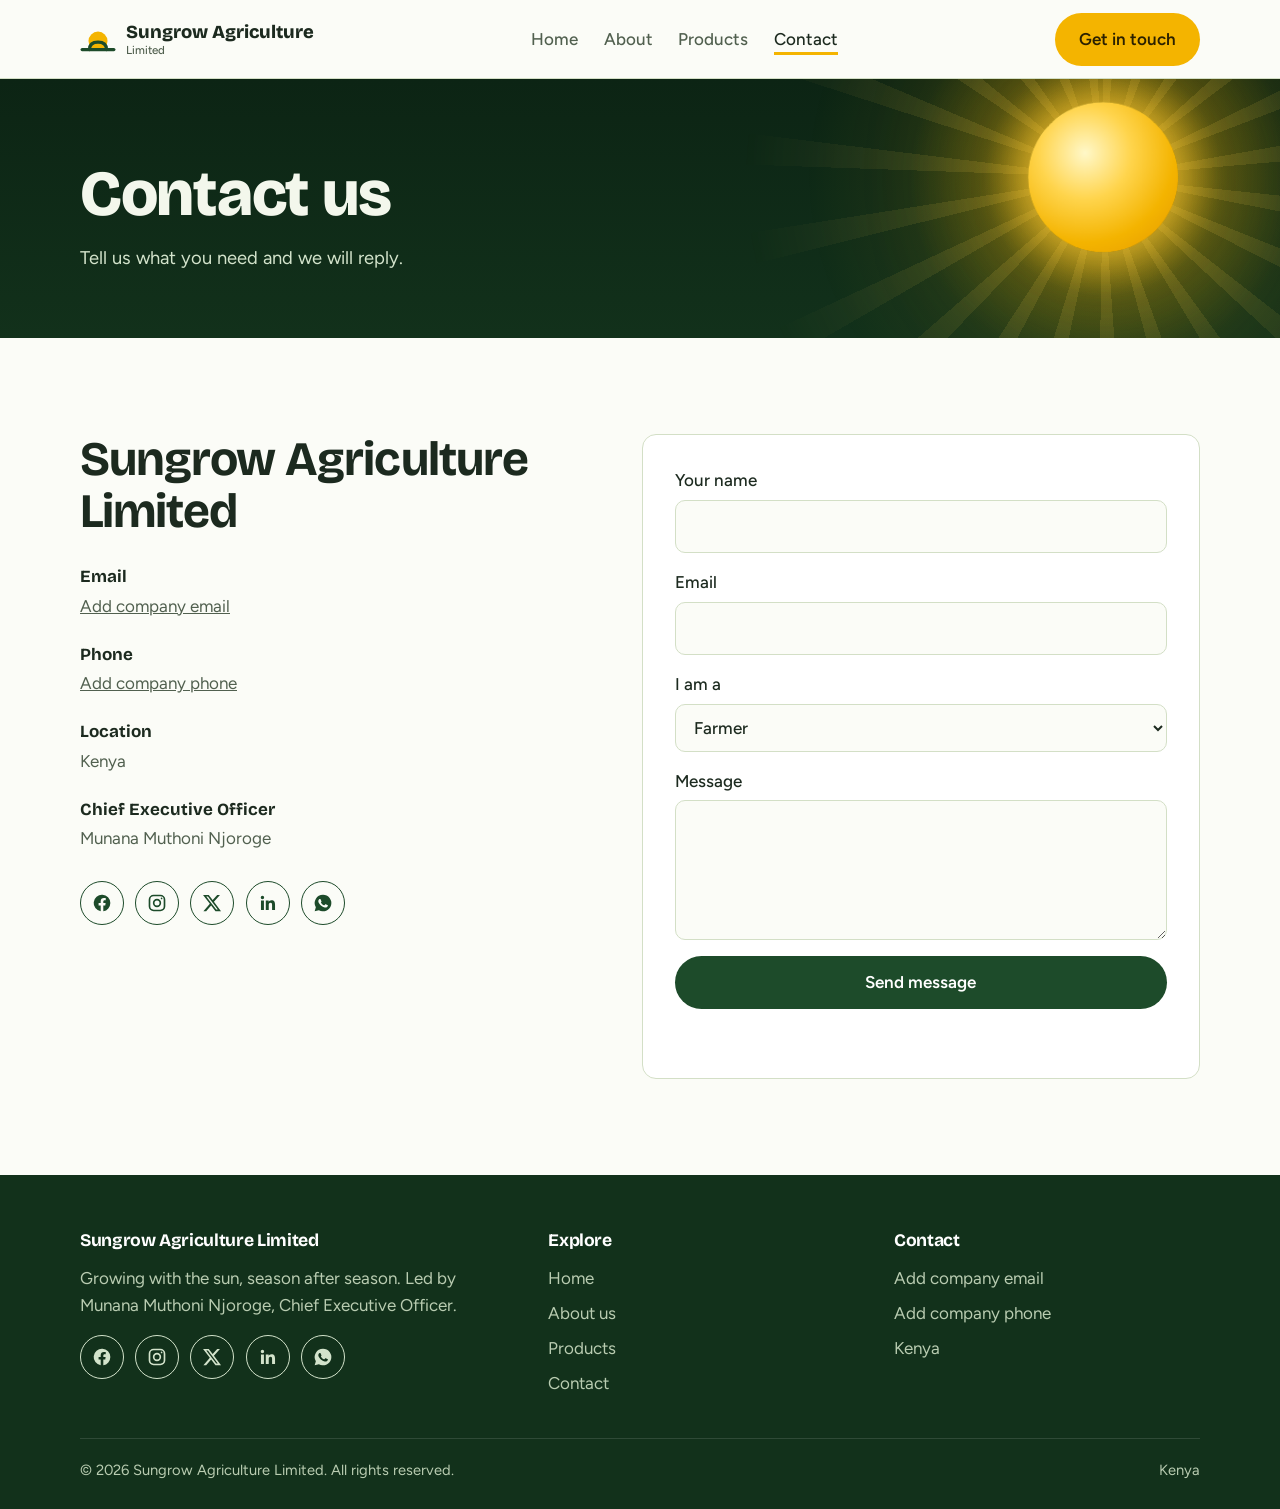
==== contact.html @ 3655651e "Initial commit" ====
<!DOCTYPE html>
<html lang="en">
<head>
<meta charset="utf-8">
<meta name="viewport" content="width=device-width, initial-scale=1">
<title>Contact | Sungrow Agriculture Limited</title>
<meta name="description" content="Contact Sungrow Agriculture Limited.">
<meta name="theme-color" content="#12311b">
<link rel="preconnect" href="https://fonts.googleapis.com">
<link rel="preconnect" href="https://fonts.gstatic.com" crossorigin>
<link href="https://fonts.googleapis.com/css2?family=Bricolage+Grotesque:opsz,wght@12..96,500;12..96,700;12..96,800&family=Figtree:wght@400;500;600&display=swap" rel="stylesheet">
<link rel="stylesheet" href="css/style.css">
</head>
<body>
<svg width="0" height="0" style="position:absolute" aria-hidden="true" focusable="false">
  <symbol id="i-fb" viewBox="0 0 24 24"><path d="M22 12a10 10 0 1 0-11.56 9.88v-6.99H7.9V12h2.54V9.8c0-2.5 1.49-3.89 3.78-3.89 1.1 0 2.24.2 2.24.2v2.46h-1.26c-1.24 0-1.63.77-1.63 1.56V12h2.78l-.44 2.89h-2.34v6.99A10 10 0 0 0 22 12z"/></symbol>
  <symbol id="i-ig" viewBox="0 0 24 24"><rect x="3" y="3" width="18" height="18" rx="5"/><circle cx="12" cy="12" r="4"/><circle cx="17.5" cy="6.5" r="1" fill="currentColor" stroke="none"/></symbol>
  <symbol id="i-x" viewBox="0 0 24 24"><path d="M18.244 2.25h3.308l-7.227 8.26 8.502 11.24H16.17l-5.214-6.817L4.99 21.75H1.68l7.73-8.835L1.254 2.25H8.08l4.713 6.231zm-1.161 17.52h1.833L7.084 4.126H5.117z"/></symbol>
  <symbol id="i-in" viewBox="0 0 24 24"><path d="M20.45 20.45h-3.56v-5.57c0-1.33-.03-3.04-1.85-3.04-1.85 0-2.14 1.45-2.14 2.94v5.67H9.35V9h3.41v1.56h.05c.48-.9 1.64-1.85 3.37-1.85 3.6 0 4.27 2.37 4.27 5.46v6.28zM5.34 7.43a2.06 2.06 0 1 1 0-4.13 2.06 2.06 0 0 1 0 4.13zM7.12 20.45H3.56V9h3.56v11.45z"/></symbol>
  <symbol id="i-wa" viewBox="0 0 24 24"><path d="M12 2a10 10 0 0 0-8.6 15.1L2 22l5.05-1.32A10 10 0 1 0 12 2zm5.2 14.2c-.2.6-1.2 1.2-1.7 1.2-.45.05-1 .2-3.3-.7-2.8-1.1-4.6-3.9-4.7-4.1-.15-.2-1.1-1.5-1.1-2.8s.7-2 1-2.3c.25-.25.5-.3.7-.3h.5c.2 0 .4 0 .6.5l.9 2.1c.1.2.1.4 0 .55l-.4.6c-.15.15-.3.3-.15.6.15.3.7 1.1 1.5 1.8 1 .9 1.9 1.2 2.2 1.3.3.15.45.1.6-.1l.8-1c.2-.25.4-.2.6-.1l2 1c.3.15.5.2.55.3.05.15.05.7-.15 1.3z"/></symbol>
</svg>
<header class="site">
  <div class="wrap bar">
    <a class="brand" href="index.html" aria-label="Sungrow Agriculture Limited, home"><svg width="36" height="36" viewBox="0 0 34 34" aria-hidden="true"><circle cx="17" cy="19" r="9" fill="#f4b400"/><path d="M2 27h30" stroke="#1d4b2a" stroke-width="3" stroke-linecap="round"/><path d="M9 27c0-5 3-7 8-7s8 2 8 7" fill="none" stroke="#1d4b2a" stroke-width="3" stroke-linecap="round"/></svg><span>Sungrow Agriculture<small>Limited</small></span></a>
    <nav class="nav" id="nav" aria-label="Main"><ul>
      <li><a href="index.html">Home</a></li>
      <li><a href="index.html#about">About</a></li>
      <li><a href="products.html">Products</a></li>
      <li><a href="contact.html" class="active" aria-current="page">Contact</a></li>
    </ul></nav>
    <a class="btn head-cta" href="contact.html">Get in touch</a>
    <button class="menu-btn" aria-label="Menu" aria-expanded="false" aria-controls="nav">
      <svg width="22" height="22" viewBox="0 0 24 24" fill="none" stroke="currentColor" stroke-width="2.4" stroke-linecap="round"><path d="M4 7h16M4 12h16M4 17h16"/></svg>
    </button>
  </div>
</header>
<main>

  <div class="page-hero">
    <div class="sky small" aria-hidden="true"><div class="sun-wrap"><div class="sun-core"><div class="halo h3"></div><div class="halo h2"></div><div class="halo h1"></div><div class="beams"></div><div class="disc"></div></div></div></div>
    <div class="wrap">
      <h1>Contact us</h1>
      <p>Tell us what you need and we will reply.</p>
    </div>
  </div>
  <section>
    <div class="wrap contact-grid">
      <div class="reveal">
        <div class="sec-head" style="margin-bottom:1.6rem"><h2>Sungrow Agriculture Limited</h2></div>
        <dl class="details">
          <div><dt>Email</dt><dd><a href="#" data-contact="email">Add company email</a></dd></div>
          <div><dt>Phone</dt><dd><a href="#" data-contact="phone">Add company phone</a></dd></div>
          <div><dt>Location</dt><dd data-contact="location">Kenya</dd></div>
          <div><dt>Chief Executive Officer</dt><dd>Munana Muthoni Njoroge</dd></div>
        </dl>
        <ul class="social on-light"><li><a href="https://www.facebook.com/" target="_blank" rel="noopener noreferrer" aria-label="Facebook"><svg aria-hidden="true"><use href="#i-fb"/></svg></a></li><li><a href="https://www.instagram.com/" target="_blank" rel="noopener noreferrer" aria-label="Instagram"><svg class="stroke" aria-hidden="true"><use href="#i-ig"/></svg></a></li><li><a href="https://x.com/" target="_blank" rel="noopener noreferrer" aria-label="X"><svg aria-hidden="true"><use href="#i-x"/></svg></a></li><li><a href="https://www.linkedin.com/" target="_blank" rel="noopener noreferrer" aria-label="LinkedIn"><svg aria-hidden="true"><use href="#i-in"/></svg></a></li><li><a href="https://wa.me/" target="_blank" rel="noopener noreferrer" aria-label="WhatsApp" data-whatsapp><svg aria-hidden="true"><use href="#i-wa"/></svg></a></li></ul>
      </div>
      <form id="contact-form" class="reveal d2" novalidate>
        <label>Your name<input name="name" autocomplete="name" required></label>
        <label>Email<input name="email" type="email" autocomplete="email" required></label>
        <label>I am a
          <select name="who"><option>Farmer</option><option>Buyer</option><option>Partner</option><option>Other</option></select>
        </label>
        <label>Message<textarea name="msg" required></textarea></label>
        <button class="btn dark" type="submit">Send message</button>
        <p class="note" id="status" role="status"></p>
      </form>
    </div>
  </section>

</main>
<footer>
  <div class="wrap">
    <div class="foot">
      <div>
        <h3>Sungrow Agriculture Limited</h3>
        <p>Growing with the sun, season after season. Led by Munana Muthoni Njoroge, Chief Executive Officer.</p>
        <ul class="social "><li><a href="https://www.facebook.com/" target="_blank" rel="noopener noreferrer" aria-label="Facebook"><svg aria-hidden="true"><use href="#i-fb"/></svg></a></li><li><a href="https://www.instagram.com/" target="_blank" rel="noopener noreferrer" aria-label="Instagram"><svg class="stroke" aria-hidden="true"><use href="#i-ig"/></svg></a></li><li><a href="https://x.com/" target="_blank" rel="noopener noreferrer" aria-label="X"><svg aria-hidden="true"><use href="#i-x"/></svg></a></li><li><a href="https://www.linkedin.com/" target="_blank" rel="noopener noreferrer" aria-label="LinkedIn"><svg aria-hidden="true"><use href="#i-in"/></svg></a></li><li><a href="https://wa.me/" target="_blank" rel="noopener noreferrer" aria-label="WhatsApp" data-whatsapp><svg aria-hidden="true"><use href="#i-wa"/></svg></a></li></ul>
      </div>
      <div>
        <h3>Explore</h3>
        <ul class="links">
          <li><a href="index.html">Home</a></li>
          <li><a href="index.html#about">About us</a></li>
          <li><a href="products.html">Products</a></li>
          <li><a href="contact.html">Contact</a></li>
        </ul>
      </div>
      <div>
        <h3>Contact</h3>
        <ul class="links">
          <li><a href="#" data-contact="email">Add company email</a></li>
          <li><a href="#" data-contact="phone">Add company phone</a></li>
          <li><span data-contact="location">Kenya</span></li>
        </ul>
      </div>
    </div>
    <div class="legal">
      <span>&copy; <span data-year>2026</span> Sungrow Agriculture Limited. All rights reserved.</span>
      <span>Kenya</span>
    </div>
  </div>
</footer>
<script src="js/main.js"></script>
</body>
</html>
---- css/style.css ----
:root{
  --leaf:#1d4b2a; --leaf-deep:#12311b; --leaf-mid:#2a7040;
  --sun:#f4b400; --sun-soft:#fde9a6;
  --mist:#eef4e6; --paper:#fbfcf7; --ink:#1c2a1f; --muted:#51604f; --line:#d3dfc6;
  --display:"Bricolage Grotesque","Trebuchet MS",system-ui,sans-serif;
  --body:"Figtree",system-ui,-apple-system,"Segoe UI",sans-serif;
  --radius:14px;
}
*,*::before,*::after{box-sizing:border-box}
html{scroll-behavior:smooth;scroll-padding-top:84px}
body{margin:0;background:var(--paper);color:var(--ink);font-family:var(--body);font-size:1.0625rem;line-height:1.6}
img,svg{max-width:100%}
a{color:inherit}
:focus-visible{outline:3px solid var(--sun);outline-offset:3px;border-radius:4px}
.wrap{width:min(1120px,100% - 2.5rem);margin-inline:auto}
h1,h2,h3{font-family:var(--display);line-height:1.08;margin:0;letter-spacing:-.02em}
.sr{position:absolute;width:1px;height:1px;overflow:hidden;clip:rect(0 0 0 0)}

/* ---------- header ---------- */
.site{position:sticky;top:0;z-index:50;background:rgba(251,252,247,.93);backdrop-filter:blur(8px);border-bottom:1px solid var(--line);transition:box-shadow .3s}
.site.scrolled{box-shadow:0 6px 24px rgba(18,49,27,.10)}
.bar{display:flex;align-items:center;justify-content:space-between;gap:1rem;padding:.8rem 0}
.brand{display:flex;align-items:center;gap:.6rem;text-decoration:none;font-family:var(--display);font-weight:800;font-size:1.15rem;line-height:1.1}
.brand small{display:block;font-family:var(--body);font-weight:500;font-size:.72rem;color:var(--muted);margin-top:.1rem}
.nav ul{display:flex;gap:1.6rem;list-style:none;margin:0;padding:0}
.nav a{text-decoration:none;font-weight:500;color:var(--muted);position:relative;padding:.3rem 0}
.nav a::after{content:"";position:absolute;left:0;bottom:-2px;height:3px;width:100%;background:var(--sun);transform:scaleX(0);transform-origin:left;transition:transform .3s}
.nav a:hover,.nav a.active{color:var(--ink)}
.nav a:hover::after,.nav a.active::after{transform:scaleX(1)}
.menu-btn{display:none;background:none;border:1.5px solid var(--line);border-radius:10px;width:44px;height:44px;cursor:pointer;color:var(--ink)}
.btn{display:inline-block;background:var(--sun);color:#2b2100;font:inherit;font-weight:600;text-decoration:none;padding:.8rem 1.5rem;border-radius:999px;border:0;cursor:pointer;transition:transform .2s,background .2s,box-shadow .2s}
.btn:hover{background:#ffc524;transform:translateY(-2px);box-shadow:0 8px 18px rgba(244,180,0,.35)}
.btn.ghost{background:transparent;color:inherit;border:1.5px solid currentColor}
.btn.ghost:hover{background:rgba(255,255,255,.1);box-shadow:none}
.btn.dark{background:var(--leaf);color:#fff}
.btn.dark:hover{background:var(--leaf-mid);box-shadow:0 8px 18px rgba(29,75,42,.3)}
@media(max-width:860px){
  .menu-btn{display:grid;place-items:center}
  .head-cta{display:none}
  .nav{position:absolute;left:0;right:0;top:100%;background:var(--paper);border-bottom:1px solid var(--line);max-height:0;overflow:hidden;transition:max-height .35s ease}
  .nav.open{max-height:320px}
  .nav ul{flex-direction:column;gap:0;padding:.5rem 1.25rem 1rem}
  .nav a{display:block;padding:.8rem 0}
}

/* ---------- hero ---------- */
.hero{position:relative;overflow:hidden;color:#f3f7ec;min-height:clamp(36rem,92vh,54rem);background:linear-gradient(180deg,#0c2414 0%,#12311b 50%,#1a4a2a 100%)}
.hero .wrap{position:relative;z-index:3;padding:clamp(3.5rem,9vw,7rem) 0 clamp(11rem,22vw,17rem)}
.hero h1{font-size:clamp(2.6rem,7vw,5.4rem);font-weight:800;max-width:11ch}
.hero .lead{max-width:46ch;font-size:1.2rem;color:#d3e3cb;margin:1.4rem 0 2rem}
.cta{display:flex;gap:.8rem;flex-wrap:wrap}
.field{position:absolute;inset:auto 0 0 0;height:clamp(11rem,26vw,19rem);z-index:2;pointer-events:none}
.field svg{width:100%;height:100%;display:block}
.hero h1,.hero .lead,.hero .cta{animation:up .9s .2s cubic-bezier(.2,.7,.2,1) both}
.hero .lead{animation-delay:.4s}
.hero .cta{animation-delay:.6s}

/* glowing sun: its own layer, never cropped by the hills */
.sky{position:absolute;inset:0;z-index:1;overflow:hidden;pointer-events:none}
.sun-wrap{position:absolute;right:clamp(1.5rem,9vw,10rem);top:clamp(3rem,12vh,7rem);width:clamp(130px,24vw,320px);aspect-ratio:1;will-change:transform}
.sun-core{position:absolute;inset:0;animation:rise 2.8s cubic-bezier(.2,.7,.2,1) both}
.disc{position:absolute;inset:0;border-radius:50%;background:radial-gradient(circle at 38% 34%,#fff8c9 0,#ffd54d 34%,#f4b400 66%,#e39500 100%);box-shadow:0 0 40px 10px rgba(255,205,60,.6),0 0 120px 40px rgba(244,180,0,.35);animation:breathe 5s ease-in-out infinite}
.halo{position:absolute;border-radius:50%;background:radial-gradient(circle,rgba(255,200,50,.55) 0,rgba(244,180,0,.25) 40%,rgba(244,180,0,0) 70%)}
.halo.h1{inset:-30%;animation:breathe 4s ease-in-out infinite}
.halo.h2{inset:-80%;opacity:.55;animation:breathe 6s ease-in-out -2s infinite}
.halo.h3{inset:-150%;opacity:.3;animation:breathe 8s ease-in-out -4s infinite}
.beams{position:absolute;inset:-190%;border-radius:50%;background:repeating-conic-gradient(from 0deg,rgba(255,214,90,.17) 0 5deg,transparent 5deg 16deg);-webkit-mask:radial-gradient(circle closest-side,#000 14%,transparent 100%);mask:radial-gradient(circle closest-side,#000 14%,transparent 100%);animation:spin 90s linear infinite;will-change:transform}
.motes{position:absolute;inset:0}
.motes i{position:absolute;bottom:15%;left:var(--x);width:var(--s);height:var(--s);border-radius:50%;background:#ffe083;box-shadow:0 0 10px 3px rgba(255,215,94,.7);opacity:0;animation:float var(--d) linear var(--delay) infinite}
.sky.small .sun-wrap{top:1.4rem;right:clamp(1.5rem,8vw,8rem);width:clamp(80px,13vw,150px)}
.glow-btn{animation:ring 2.6s ease-out 1.6s infinite}
.glow-btn:hover{animation:none}

@keyframes rise{from{transform:translateY(150px);opacity:0}to{transform:none;opacity:1}}
@keyframes breathe{0%,100%{transform:scale(.94);opacity:.8}50%{transform:scale(1.06);opacity:1}}
@keyframes spin{to{transform:rotate(360deg)}}
@keyframes up{from{opacity:0;transform:translateY(24px)}to{opacity:1;transform:none}}
@keyframes float{0%{transform:translate(0,0);opacity:0}12%{opacity:.95}85%{opacity:.5}100%{transform:translate(var(--dx),-480px);opacity:0}}
@keyframes ring{0%{box-shadow:0 0 0 0 rgba(244,180,0,.6)}70%,100%{box-shadow:0 0 0 16px rgba(244,180,0,0)}}
@keyframes grow{from{transform:scale(0)}to{transform:scale(1)}}
@keyframes sway{from{transform:rotate(-4deg)}to{transform:rotate(4deg)}}
@keyframes sweep{0%,55%{transform:translateX(-120%)}100%{transform:translateX(120%)}}

/* sprouts growing in the field */
.sprout{transform-box:fill-box;transform-origin:50% 100%;animation:grow 1.1s cubic-bezier(.3,1.5,.5,1) calc(1.4s + var(--i)*.16s) both,sway 4s ease-in-out calc(2.6s + var(--i)*.16s) infinite alternate}

/* inner page hero */
.page-hero{background:linear-gradient(180deg,#0c2414,#12311b);color:#f3f7ec;padding:clamp(3rem,7vw,5rem) 0 clamp(2.5rem,6vw,4rem);position:relative;overflow:hidden;min-height:15rem}
.page-hero .wrap{position:relative;z-index:3}
.page-hero h1{font-size:clamp(2.2rem,5.5vw,4rem);font-weight:800}
.page-hero p{max-width:52ch;color:#d3e3cb;margin:1rem 0 0;font-size:1.15rem}

/* glow that follows the cursor on cards */
.glow-hover{position:relative}
.glow-hover::before{content:"";position:absolute;inset:0;z-index:0;pointer-events:none;opacity:0;transition:opacity .3s;background:radial-gradient(260px circle at var(--mx,50%) var(--my,50%),rgba(244,180,0,.25),transparent 65%)}
.glow-hover:hover::before{opacity:1}
.glow-hover>*{position:relative;z-index:1}

@media(max-width:700px){
  .sun-wrap{width:110px;top:1.4rem;right:1.4rem}
  .hero .wrap{padding-top:9rem}
  .sky.small .sun-wrap{width:70px}
}

/* ---------- sections ---------- */
section{padding:clamp(3.5rem,8vw,6rem) 0}
.sec-head{max-width:42rem;margin-bottom:2.6rem}
.sec-head h2{font-size:clamp(1.9rem,4.2vw,3rem);font-weight:700}
.sec-head p{color:var(--muted);margin:.9rem 0 0}
.alt{background:var(--mist)}

/* about */
.about-grid{display:grid;grid-template-columns:1.1fr 1fr;gap:clamp(2rem,6vw,5rem);align-items:start}
.about-grid p{margin:0 0 1rem;max-width:60ch}
.principles{display:grid;gap:1.3rem;margin:0;padding:0;list-style:none}
.principles li{padding-left:1.1rem;border-left:4px solid var(--sun);transition:border-color .3s,padding-left .3s}
.principles li:hover{padding-left:1.5rem;border-color:var(--leaf)}
.principles strong{display:block;font-family:var(--display);font-size:1.2rem}
.principles span{color:var(--muted)}
.vm{display:grid;grid-template-columns:1fr 1fr;gap:1.4rem;margin-top:3rem}
.vm div{background:#fff;border:1px solid var(--line);border-radius:var(--radius);padding:1.6rem;transition:transform .3s,box-shadow .3s}
.vm div:hover{transform:translateY(-4px);box-shadow:0 14px 30px rgba(18,49,27,.10)}
.vm h3{font-size:1.4rem;margin-bottom:.5rem}
.vm p{margin:0;color:var(--muted)}
@media(max-width:820px){.about-grid,.vm{grid-template-columns:1fr}}

/* services */
.services{display:grid;grid-template-columns:repeat(2,1fr);border-top:1px solid var(--line)}
.svc{padding:2rem 1.6rem 2rem 0;border-bottom:1px solid var(--line)}
.svc:nth-child(odd){border-right:1px solid var(--line)}
.svc:nth-child(even){padding-left:1.8rem}
.svc svg{width:40px;height:40px;margin-bottom:1rem;color:var(--leaf);transition:transform .4s}
.svc:hover svg{transform:rotate(-8deg) scale(1.15)}
.svc h3{font-size:1.5rem;margin-bottom:.5rem}
.svc p{margin:0;color:var(--muted);max-width:44ch}
@media(max-width:700px){.services{grid-template-columns:1fr}.svc,.svc:nth-child(even){padding:1.6rem 0;border-right:0}}

/* leadership */
.lead-sec{background:var(--leaf);color:#f3f7ec}
.ceo{display:grid;grid-template-columns:auto 1fr;gap:clamp(1.5rem,5vw,3.5rem);align-items:center}
.portrait{width:clamp(130px,20vw,200px);aspect-ratio:1;border-radius:50%;background:var(--sun);color:#2b2100;display:grid;place-items:center;font-family:var(--display);font-weight:800;font-size:clamp(2.6rem,6vw,4.2rem);box-shadow:0 0 0 10px rgba(244,180,0,.2);overflow:hidden}
.portrait img{width:100%;height:100%;object-fit:cover}
.ceo h2{font-size:clamp(1.8rem,4vw,2.8rem)}
.ceo .role{color:var(--sun-soft);font-weight:600;margin:.3rem 0 1rem}
.ceo p{margin:0;max-width:56ch;color:#dbe8d3}
@media(max-width:560px){.ceo{grid-template-columns:1fr}}

/* band */
.band{background:var(--sun);color:#2b2100;padding:3rem 0;position:relative;overflow:hidden}
.band::after{content:"";position:absolute;inset:0;background:linear-gradient(105deg,transparent 35%,rgba(255,255,255,.5) 50%,transparent 65%);animation:sweep 6s ease-in-out infinite;pointer-events:none}
.band .wrap{position:relative;z-index:1;display:flex;justify-content:space-between;align-items:center;gap:1.5rem;flex-wrap:wrap}
.band h2{font-size:clamp(1.5rem,3.4vw,2.2rem);max-width:24ch}

/* ---------- products ---------- */
.filters{display:flex;gap:.6rem;flex-wrap:wrap;margin-bottom:2rem}
.chip{font:inherit;font-weight:500;background:#fff;color:var(--ink);border:1.5px solid var(--line);border-radius:999px;padding:.5rem 1.1rem;cursor:pointer;transition:all .2s}
.chip:hover{border-color:var(--leaf)}
.chip[aria-pressed="true"]{background:var(--leaf);border-color:var(--leaf);color:#fff}
.grid{display:grid;grid-template-columns:repeat(auto-fill,minmax(250px,1fr));gap:1.4rem}
.card{background:#fff;border:1px solid var(--line);border-radius:var(--radius);overflow:hidden;display:flex;flex-direction:column;transition:transform .3s,box-shadow .3s}
.card:hover{transform:translateY(-6px);box-shadow:0 18px 36px rgba(18,49,27,.13)}
.card .art{height:150px;display:grid;place-items:center;background:var(--mist)}
.card .art svg{width:76px;height:76px;color:var(--leaf);transition:transform .4s}
.card:hover .art svg{transform:scale(1.12) rotate(-4deg)}
.card .body{padding:1.3rem;display:flex;flex-direction:column;gap:.5rem;flex:1}
.card .tag{font-size:.85rem;font-weight:600;color:var(--leaf-mid)}
.card h3{font-size:1.3rem}
.card p{margin:0;color:var(--muted);flex:1}
.card .btn{align-self:flex-start;margin-top:.6rem;padding:.55rem 1.1rem;font-size:.95rem}
.card.hide{display:none}
.card.show{animation:pop .45s cubic-bezier(.2,.7,.2,1) both}
@keyframes pop{from{opacity:0;transform:scale(.94)}to{opacity:1;transform:none}}

/* ---------- contact ---------- */
.contact-grid{display:grid;grid-template-columns:1fr 1.15fr;gap:clamp(2rem,6vw,5rem)}
.details{display:grid;gap:1.3rem;margin:0}
.details dt{font-family:var(--display);font-weight:700}
.details dd{margin:.15rem 0 0;color:var(--muted)}
form{display:grid;gap:1rem;background:#fff;border:1px solid var(--line);border-radius:var(--radius);padding:clamp(1.3rem,3vw,2rem)}
label{display:grid;gap:.35rem;font-weight:500}
input,textarea,select{font:inherit;color:inherit;background:var(--paper);border:1.5px solid var(--line);border-radius:10px;padding:.75rem .9rem;width:100%;transition:border-color .2s,box-shadow .2s}
textarea{min-height:140px;resize:vertical}
input:focus,textarea:focus,select:focus{outline:0;border-color:var(--leaf);box-shadow:0 0 0 4px rgba(42,112,64,.15)}
.note{font-size:.95rem;color:var(--muted);margin:0;min-height:1.4em}
.note.err{color:#a4271a}
.note.ok{color:var(--leaf-mid)}
@media(max-width:820px){.contact-grid{grid-template-columns:1fr}}

/* ---------- social icons ---------- */
.social{display:flex;gap:.7rem;list-style:none;margin:0;padding:0;flex-wrap:wrap}
.social a{display:grid;place-items:center;width:44px;height:44px;border-radius:50%;border:1.5px solid currentColor;transition:transform .25s,background .25s,color .25s,border-color .25s}
.social a:hover{transform:translateY(-4px) rotate(-6deg);background:var(--sun);border-color:var(--sun);color:#2b2100}
.social svg{width:20px;height:20px;fill:currentColor}
.social svg.stroke{fill:none;stroke:currentColor;stroke-width:2}
.on-light{color:var(--leaf);margin-top:1.8rem}

/* ---------- footer ---------- */
footer{background:var(--leaf-deep);color:#b9ccb1;padding:3.5rem 0 1.6rem}
.foot{display:grid;grid-template-columns:1.4fr 1fr 1fr;gap:2.5rem}
.foot h3{color:#fff;font-size:1.1rem;margin-bottom:.9rem}
.foot p{margin:0 0 1rem;max-width:36ch}
.foot ul.links{list-style:none;margin:0;padding:0;display:grid;gap:.5rem}
.foot a{text-decoration:none}
.foot ul.links a:hover{color:#fff;text-decoration:underline}
footer .social{color:#d3e3cb}
.legal{border-top:1px solid rgba(255,255,255,.12);margin-top:2.5rem;padding-top:1.3rem;display:flex;justify-content:space-between;gap:1rem;flex-wrap:wrap;font-size:.92rem}
@media(max-width:760px){.foot{grid-template-columns:1fr}}

/* ---------- scroll reveal ---------- */
.reveal{opacity:0;transform:translateY(28px);transition:opacity .8s cubic-bezier(.2,.7,.2,1),transform .8s cubic-bezier(.2,.7,.2,1)}
.reveal.in{opacity:1;transform:none}
.reveal.done{transition:transform .3s,box-shadow .3s,opacity .3s;transition-delay:0s}
.d1{transition-delay:.1s}
.d2{transition-delay:.2s}
.d3{transition-delay:.3s}
.reveal.done.d1,.reveal.done.d2,.reveal.done.d3{transition-delay:0s}

@media (prefers-reduced-motion:reduce){
  *,*::before,*::after{animation:none!important;transition:none!important}
  .reveal{opacity:1;transform:none}
  html{scroll-behavior:auto}
}
.brand img{height:128px;width:auto;display:block}
@media(max-width:700px){.brand img{height:40px}}
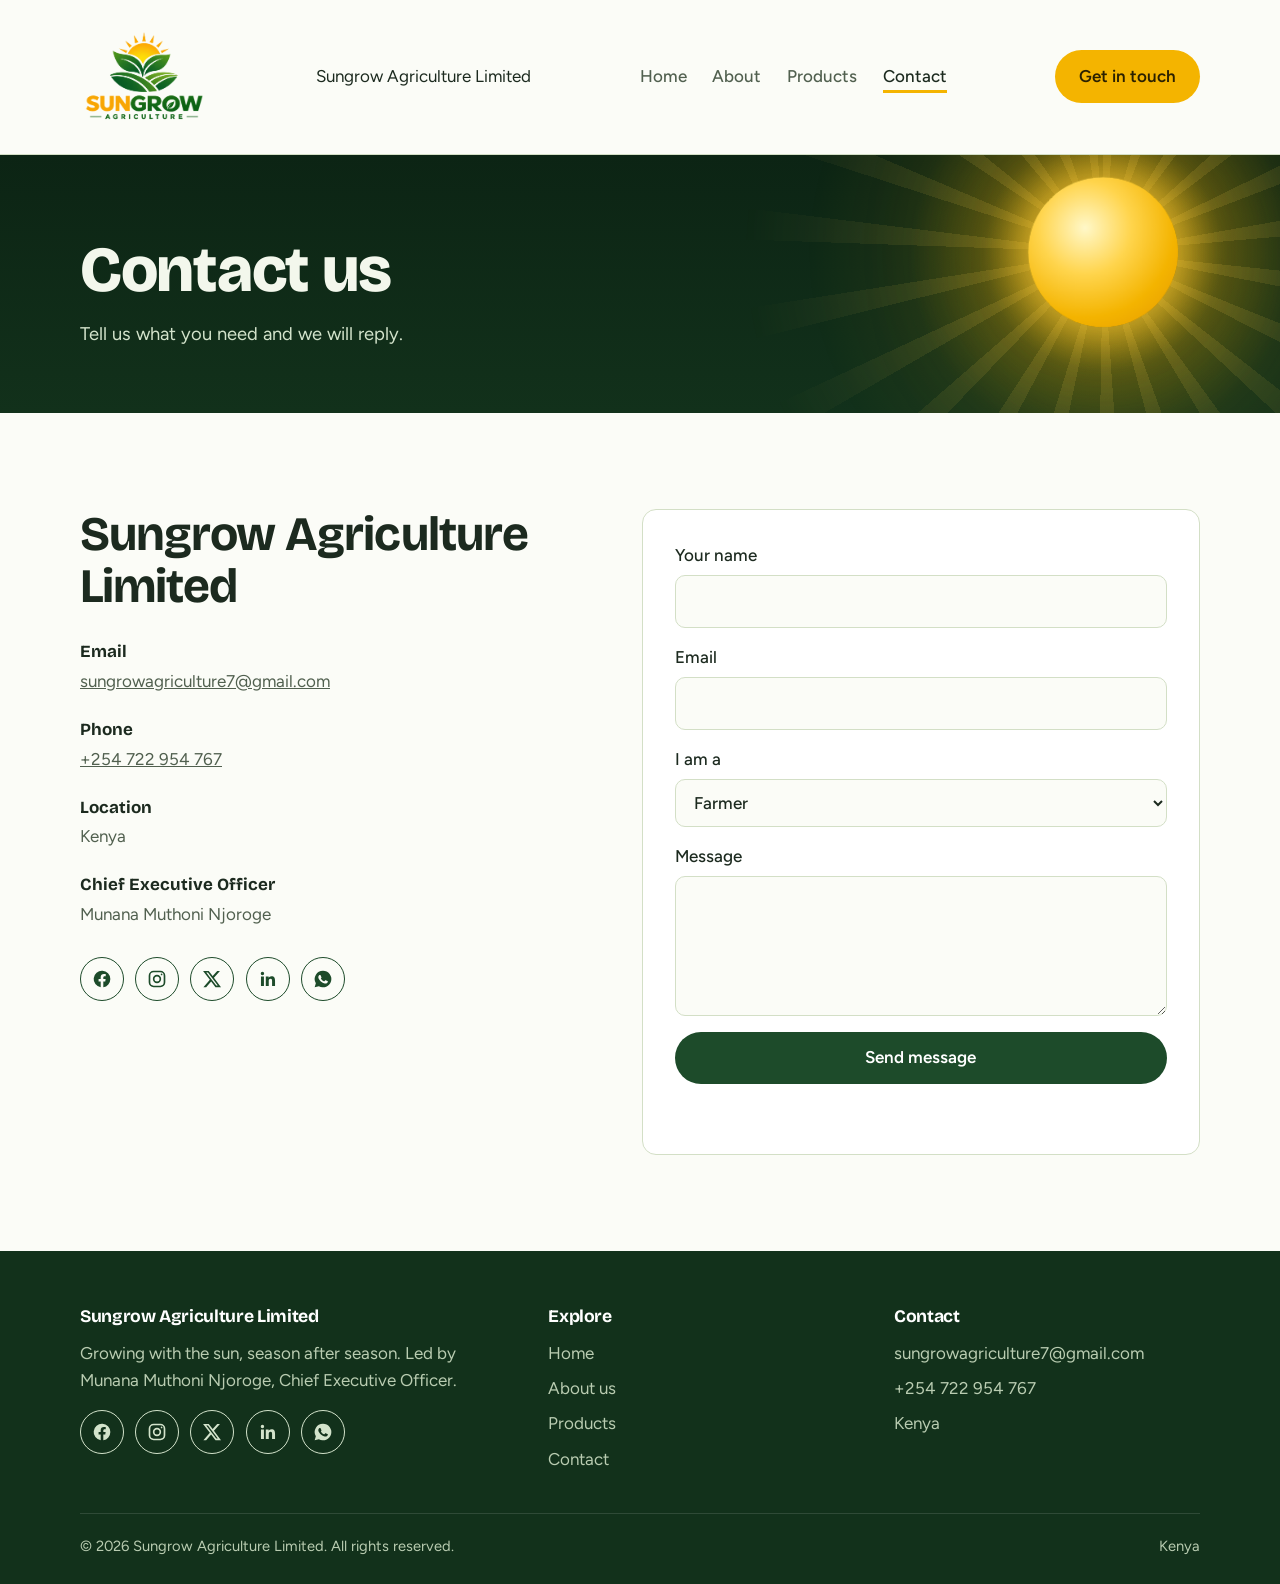
==== commit 4bb6d179: "Update site" ====
--- a/contact.html
+++ b/contact.html
@@ -21,7 +21,7 @@
 </svg>
 <header class="site">
   <div class="wrap bar">
-    <a class="brand" href="index.html" aria-label="Sungrow Agriculture Limited, home"><svg width="36" height="36" viewBox="0 0 34 34" aria-hidden="true"><circle cx="17" cy="19" r="9" fill="#f4b400"/><path d="M2 27h30" stroke="#1d4b2a" stroke-width="3" stroke-linecap="round"/><path d="M9 27c0-5 3-7 8-7s8 2 8 7" fill="none" stroke="#1d4b2a" stroke-width="3" stroke-linecap="round"/></svg><span>Sungrow Agriculture<small>Limited</small></span></a>
+<a class="brand" href="index.html" aria-label="Sungrow Agriculture Limited, home"><img src="images/sungrow.jpg" alt="Sungrow Agriculture Limited"></a><span>Sungrow Agriculture Limited</span></a>
     <nav class="nav" id="nav" aria-label="Main"><ul>
       <li><a href="index.html">Home</a></li>
       <li><a href="index.html#about">About</a></li>
@@ -48,9 +48,9 @@
       <div class="reveal">
         <div class="sec-head" style="margin-bottom:1.6rem"><h2>Sungrow Agriculture Limited</h2></div>
         <dl class="details">
-          <div><dt>Email</dt><dd><a href="#" data-contact="email">Add company email</a></dd></div>
-          <div><dt>Phone</dt><dd><a href="#" data-contact="phone">Add company phone</a></dd></div>
-          <div><dt>Location</dt><dd data-contact="location">Kenya</dd></div>
+          <div><dt>Email</dt><dd><a href="#" data-contact="email">sungrowagriculture7@gmail.com</a></dd></div>
+          <div><dt>Phone</dt><dd><a href="#" data-contact="phone">+254 722 954 767</a></dd></div>
+          <div><dt>Location</dt><dd data-contact="location">Kajiado, Kenya</dd></div>
           <div><dt>Chief Executive Officer</dt><dd>Munana Muthoni Njoroge</dd></div>
         </dl>
         <ul class="social on-light"><li><a href="https://www.facebook.com/" target="_blank" rel="noopener noreferrer" aria-label="Facebook"><svg aria-hidden="true"><use href="#i-fb"/></svg></a></li><li><a href="https://www.instagram.com/" target="_blank" rel="noopener noreferrer" aria-label="Instagram"><svg class="stroke" aria-hidden="true"><use href="#i-ig"/></svg></a></li><li><a href="https://x.com/" target="_blank" rel="noopener noreferrer" aria-label="X"><svg aria-hidden="true"><use href="#i-x"/></svg></a></li><li><a href="https://www.linkedin.com/" target="_blank" rel="noopener noreferrer" aria-label="LinkedIn"><svg aria-hidden="true"><use href="#i-in"/></svg></a></li><li><a href="https://wa.me/" target="_blank" rel="noopener noreferrer" aria-label="WhatsApp" data-whatsapp><svg aria-hidden="true"><use href="#i-wa"/></svg></a></li></ul>
@@ -89,9 +89,9 @@
       <div>
         <h3>Contact</h3>
         <ul class="links">
-          <li><a href="#" data-contact="email">Add company email</a></li>
-          <li><a href="#" data-contact="phone">Add company phone</a></li>
-          <li><span data-contact="location">Kenya</span></li>
+          <li><a href="#" data-contact="email">sungrowagriculture7@gmail.com</a></li>
+          <li><a href="#" data-contact="phone">+254 722 954 767</a></li>
+          <li><span data-contact="location">Kajiado, Kenya</span></li>
         </ul>
       </div>
     </div>
